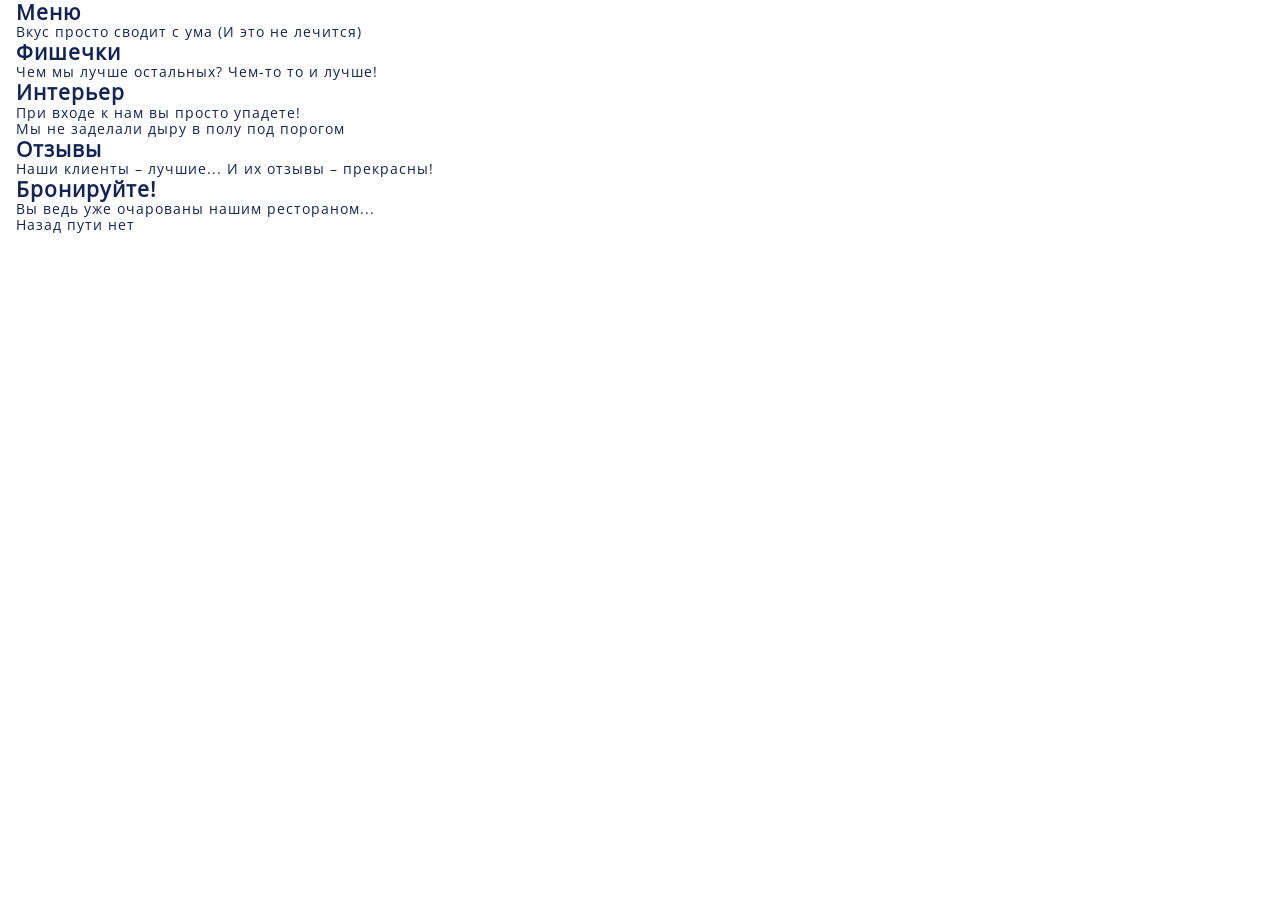
==== pizzaLanding_Savinov-main/index.html @ da0a5d00 "52" ====
<!DOCTYPE html>
<html lang="ru">
<head>
    <meta charset="UTF-8">
    <meta name="viewport" content="width=device-width, initial-scale=1.0">
    <title>Пиццерия СЫТЫЙ МАРИО</title>
    
    <link rel="stylesheet" href="css/styles.css" />

    <link rel="stylesheet" href="css/normalize.css" />
</head>

    <body class="body">

    <header class="body__header header">
        <div class="header__container container">
    </div>

    </header>
    <main class="body__main main">

    <!-- cover -->
    <section id="cover" class="main__section cover">
        <div class="main__section-container container">
        </div>
    </section>

    <!-- menu -->
    <section id="menu" class="main__section menu">
        <div class="main__section-container container">

            <header class="main__section-header menu__header">
            <h2 class="main__section-header-text">Меню</h2>
            <p class="main__section-text">Вкус просто сводит с ума (И это не лечится)</p>
        </header>

        <!-- block -->
        <div class="main__section-block">
        </div>

        </div>
    </section>

    <!-- chips -->
    <section id="chips" class="main__section chips">
        <div class="main__section-container container">
            
            <header class="main__section-header">
            <h2 class="main__section-header-text">Фишечки</h2>
            <p class="main__section-text">Чем мы лучше остальных? Чем-то то и лучше!</p>
        </header>

        <!-- block -->
        <div class="main__section-block">
        </div>
        
        </div>
    </section>

    <!-- interior -->
    <section id="interior" class="main__section interior">
        <div class="main__section-container container">

            <header class="main__section-header">
            <h2 class="main__section-header-text">Интерьер</h2>
            <p class="main__section-text">При входе к нам вы просто упадете!<br>Мы не заделали дыру в полу под порогом</p>
        </header>

        <!-- block -->
        <div class="main__section-block">
        </div>

        </div>
    </section>

    <!-- reviews -->
    <section id="reviews" class="main__section reviews">
        <div class="main__section-container container">

            <header class="main__section-header">
            <h2 class="main__section-header-text">Отзывы</h2>
            <p class="main__section-text">Наши клиенты – лучшие... И их отзывы – прекрасны!</p>
        </header>

        <!-- block -->
        <div class="main__section-block">
        </div>

        </div>
    </section>

    <!-- reservation -->
    <section id="reservation" class="main__section reservation">
        <div class="main__section-container container">

            <header class="main__section-header">
            <h2 class="main__section-header-text">Бронируйте!</h2>
            <p class="main__section-text">Вы ведь уже очарованы нашим рестораном...<br>Назад пути нет</p>
        </header>

        <!-- block -->
        <div class="main__section-block">
        </div>
        
        </div>
    </section>

    </main>
</body>
</html>
---- pizzaLanding_Savinov-main/css/styles.css ----
@import "blocks/body.css";
@import "blocks/header.css";
@import "blocks/main.css";

/* глобальные стили */
@import "blocks/sections/cover.css";
@import "blocks/sections/menu.css";
@import "blocks/sections/reviews.css";
@import "blocks/sections/chips.css";
@import "blocks/sections/interior.css";
@import "blocks/sections/reservation.css";

/* глобальные стили */
@import "globalStyles.css";

/* переменные */
@import "variables.css";
@import "colors.css";

/* шрифты */
@import "fonts.css";
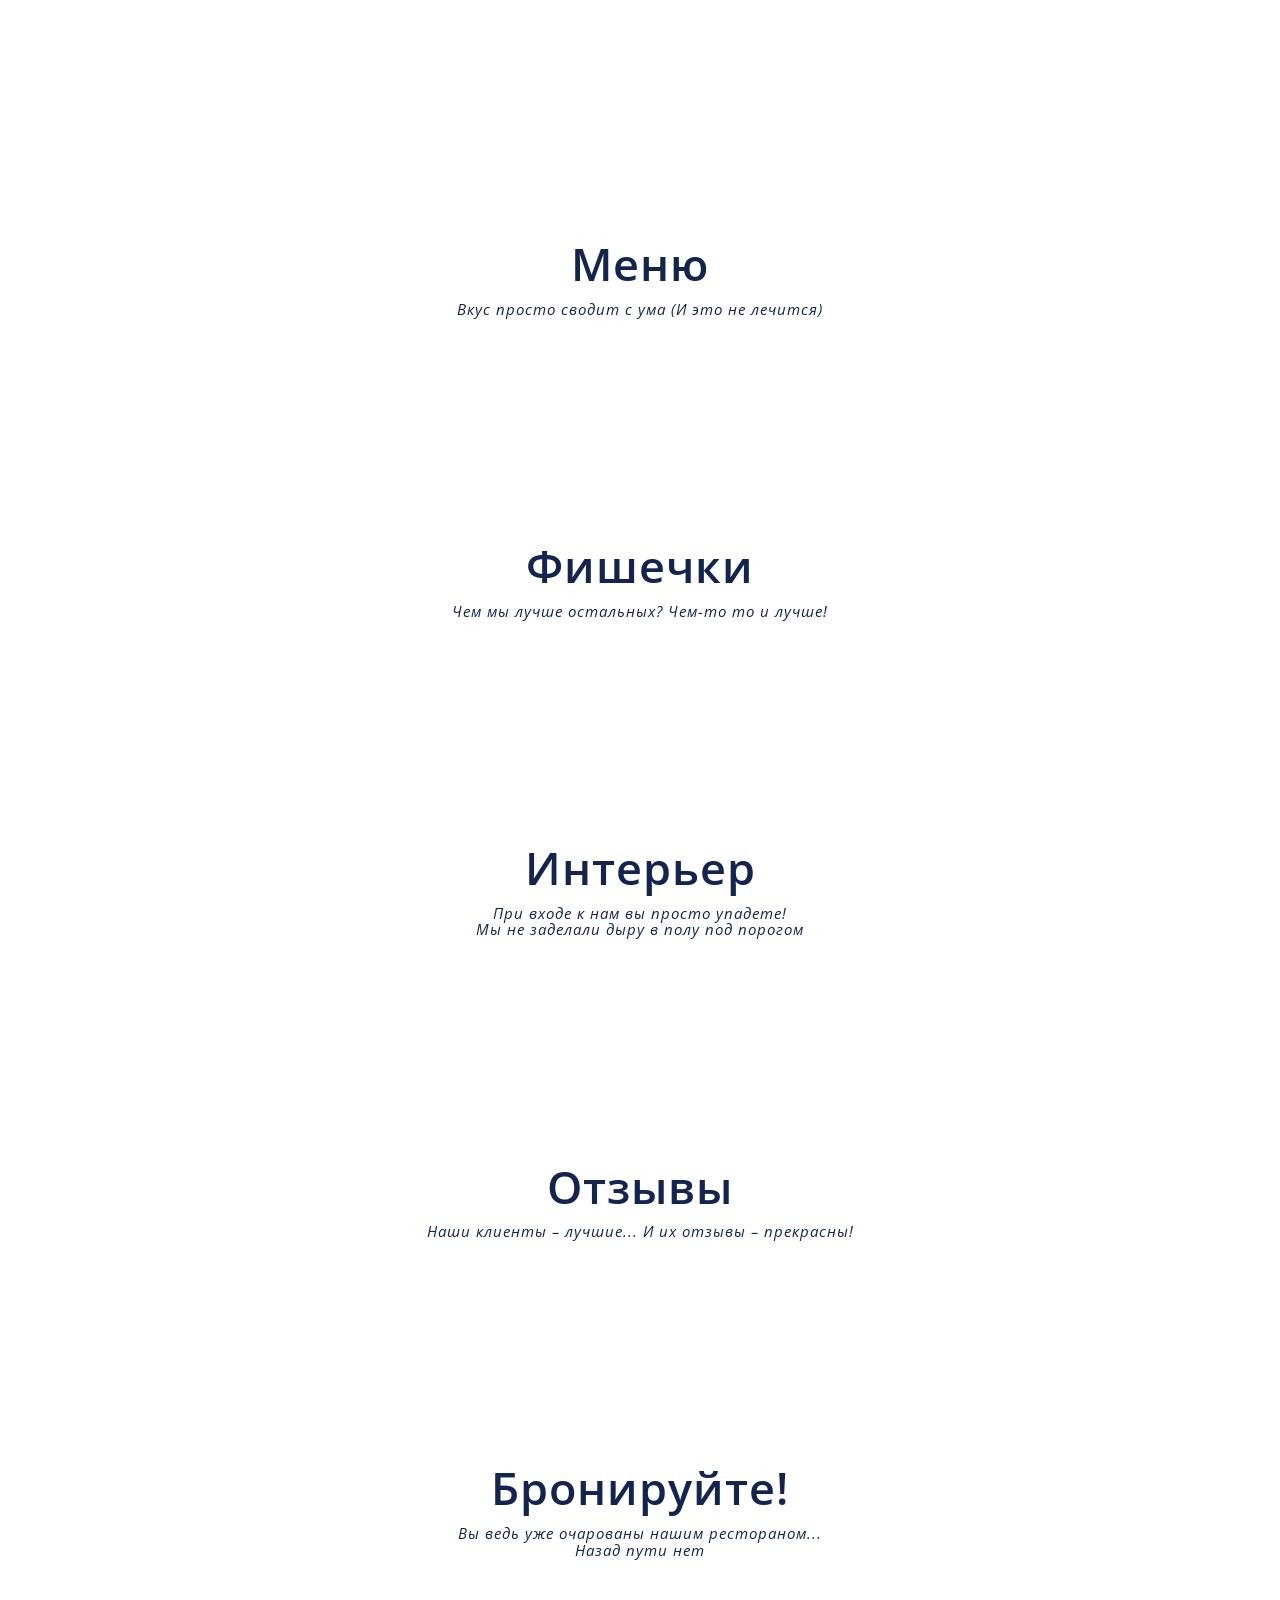
==== commit ed064836: "52" ====
--- a/pizzaLanding_Savinov-main/index.html
+++ b/pizzaLanding_Savinov-main/index.html
@@ -27,7 +27,8 @@
 
     <!-- menu -->
     <section id="menu" class="main__section menu">
-        <div class="main__section-container container">
+
+        <div class="main__section-container main__section-container_reverse container">
 
             <header class="main__section-header menu__header">
             <h2 class="main__section-header-text">Меню</h2>
@@ -59,7 +60,8 @@
 
     <!-- interior -->
     <section id="interior" class="main__section interior">
-        <div class="main__section-container container">
+
+        <div class="main__section-container main__section-container_reverse container">
 
             <header class="main__section-header">
             <h2 class="main__section-header-text">Интерьер</h2>
@@ -91,7 +93,8 @@
 
     <!-- reservation -->
     <section id="reservation" class="main__section reservation">
-        <div class="main__section-container container">
+        
+        <div class="main__section-container main__section-container_reverse container">
 
             <header class="main__section-header">
             <h2 class="main__section-header-text">Бронируйте!</h2>
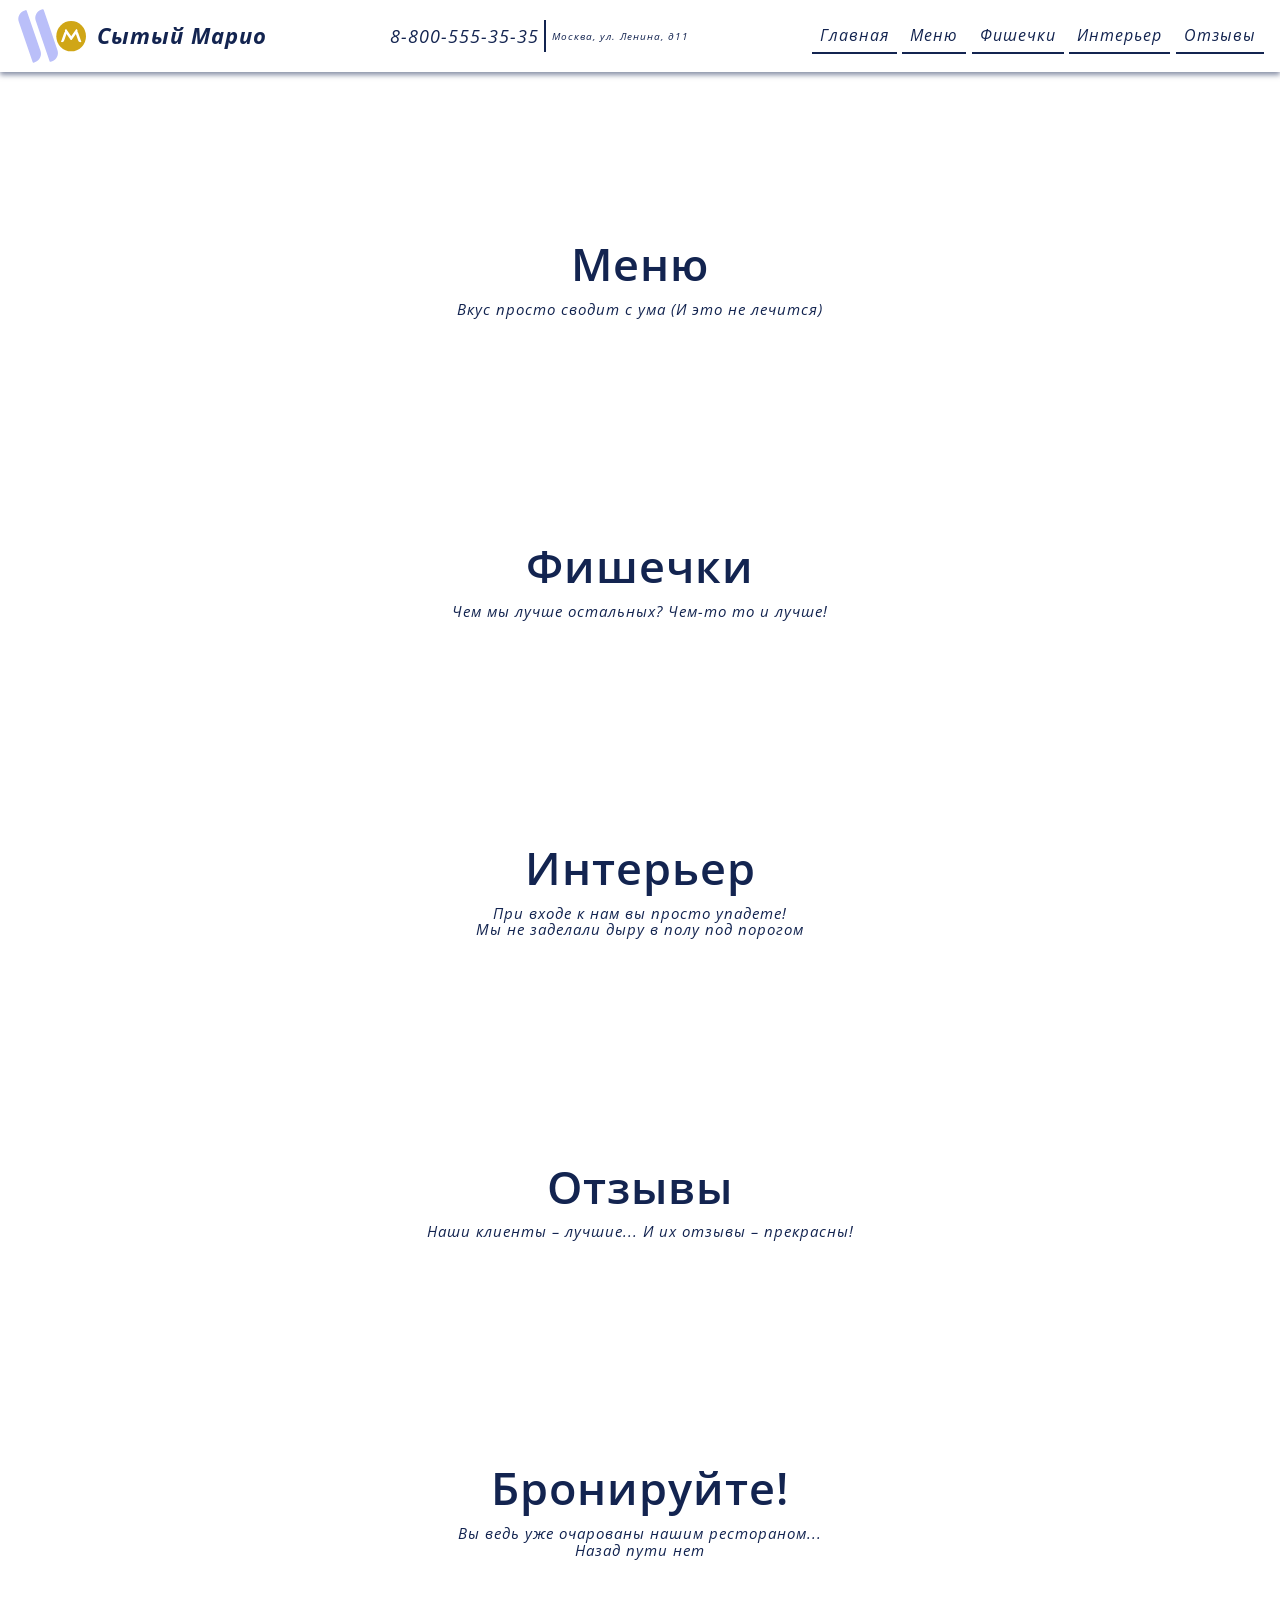
==== commit b663bbeb: "52" ====
--- a/pizzaLanding_Savinov-main/index.html
+++ b/pizzaLanding_Savinov-main/index.html
@@ -5,18 +5,89 @@
     <meta name="viewport" content="width=device-width, initial-scale=1.0">
     <title>Пиццерия СЫТЫЙ МАРИО</title>
     
+    <!-- favicon -->
+    <link rel="icon" href="img/favicons/favicon.svg" type="image/svg+xml">
+
+    <!-- styles -->
     <link rel="stylesheet" href="css/styles.css" />
 
     <link rel="stylesheet" href="css/normalize.css" />
+
+    <!-- scripts -->
+    <script src="js/slider-reviews.js" defer></script>
+    <script src="js/collage.js" defer></script>
+    <script src="js/menu.js" defer></script>
+    <script src="js/header.js" defer></script>
 </head>
 
     <body class="body">
 
-    <header class="body__header header">
+    <!-- header -->
+    <header class="js-body__header body__header header shadow-out">
         <div class="header__container container">
+
+    <!-- logo -->
+    <a class="header__logo-container" href="/">
+
+    <div class="header__logo">
+        <img src="img/logo/logo-mario.svg" alt="СЫТЫЙ МАРИО логотип" />
     </div>
 
-    </header>
+    <p class="header__logo-text">Сытый Марио</p>
+</a>
+
+<!-- contacts -->
+<div class="header__contacts-container">
+    <a class="header__telephone" href="tel:88005553535">
+        <div class="header__telephone-back"></div>
+        <span class="header__telephone-text">8-800-555-35-35</span>
+    </a>
+
+    <a class="header__address" href="https://yandex.ru/maps/-/CDbHA0ky">
+        <div class="header__address-back"></div>
+        <span class="header__address-text">Москва, ул. Ленина, д11</span>
+    </a>
+</div>
+
+<!-- navigation -->
+<nav class="header__nav">
+
+<ul class="js-nav-list nav-list nav-list_hided">
+
+<li class="js-nav-list__item nav-list__item">
+    <a class="nav-list__item-link" href="#cover">Главная</a>
+    <div class="nav-list__item-back nav-list__item-back_1"></div>
+</li>
+<li class="js-nav-list__item nav-list__item">
+    <a class="nav-list__item-link" href="#menu">Меню</a>
+    <div class="nav-list__item-back nav-list__item-back_2"></div>
+</li>
+<li class="js-nav-list__item nav-list__item">
+    <a class="nav-list__item-link" href="#chips">Фишечки</a>
+    <div class="nav-list__item-back nav-list__item-back_3"></div>
+</li>
+<li class="js-nav-list__item nav-list__item">
+    <a class="nav-list__item-link" href="#interior">Интерьер</a>
+    <div class="nav-list__item-back nav-list__item-back_4"></div>
+</li>
+<li class="js-nav-list__item nav-list__item">
+    <a class="nav-list__item-link" href="#reviews">Отзывы</a>
+    <div class="nav-list__item-back nav-list__item-back_5"></div>
+</li>
+
+</ul>
+</nav>
+
+<!-- burger -->
+<div class="js-hamburger header__hamburger hamburger">
+    <div class="hamburger__row"></div>
+    <div class="hamburger__row"></div>
+    <div class="hamburger__row"></div>
+</div>
+
+</div>
+</header>
+
     <main class="body__main main">
 
     <!-- cover -->
--- a/pizzaLanding_Savinov-main/css/styles.css
+++ b/pizzaLanding_Savinov-main/css/styles.css
@@ -18,4 +18,9 @@
 @import "colors.css";
 
 /* шрифты */
-@import "fonts.css";+@import "fonts.css";
+
+/* Блоки */
+@import "blocks/body.css";
+@import "blocks/hamburger.css";
+@import "blocks/nav-list.css";
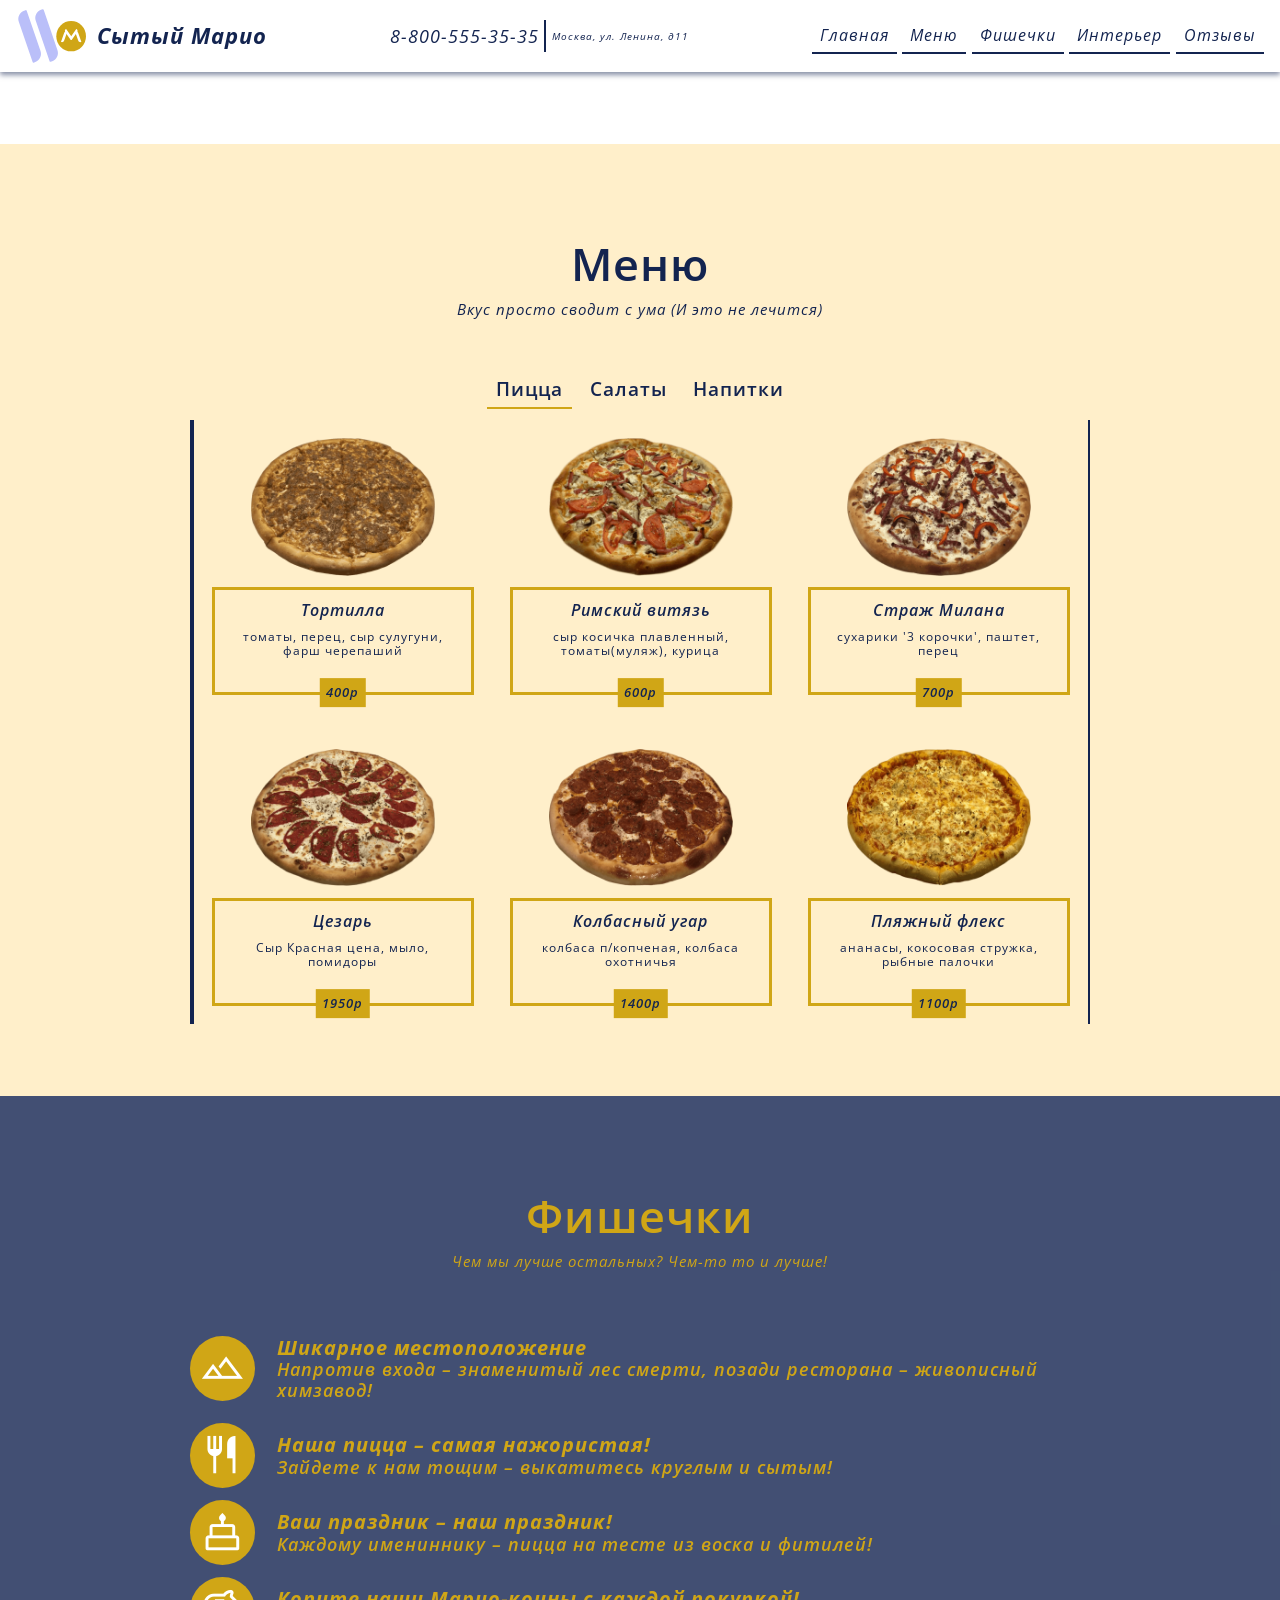
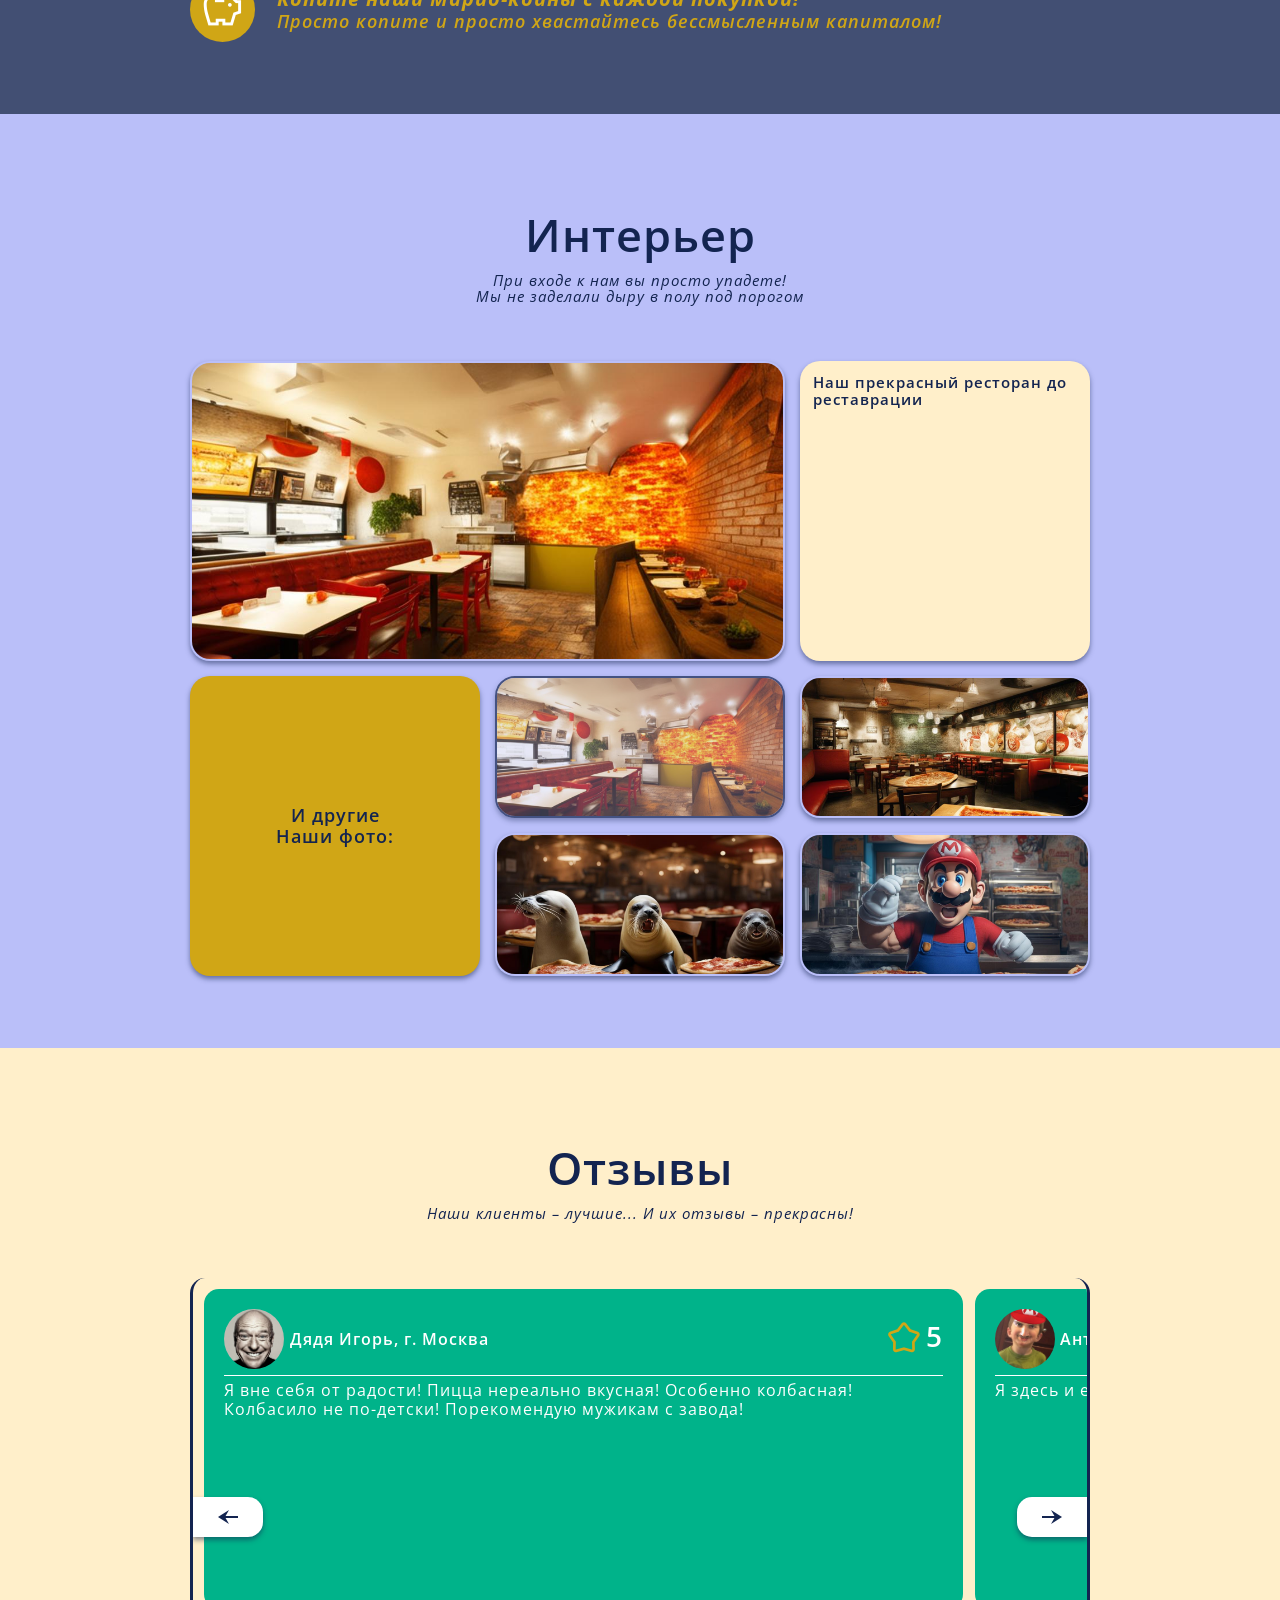
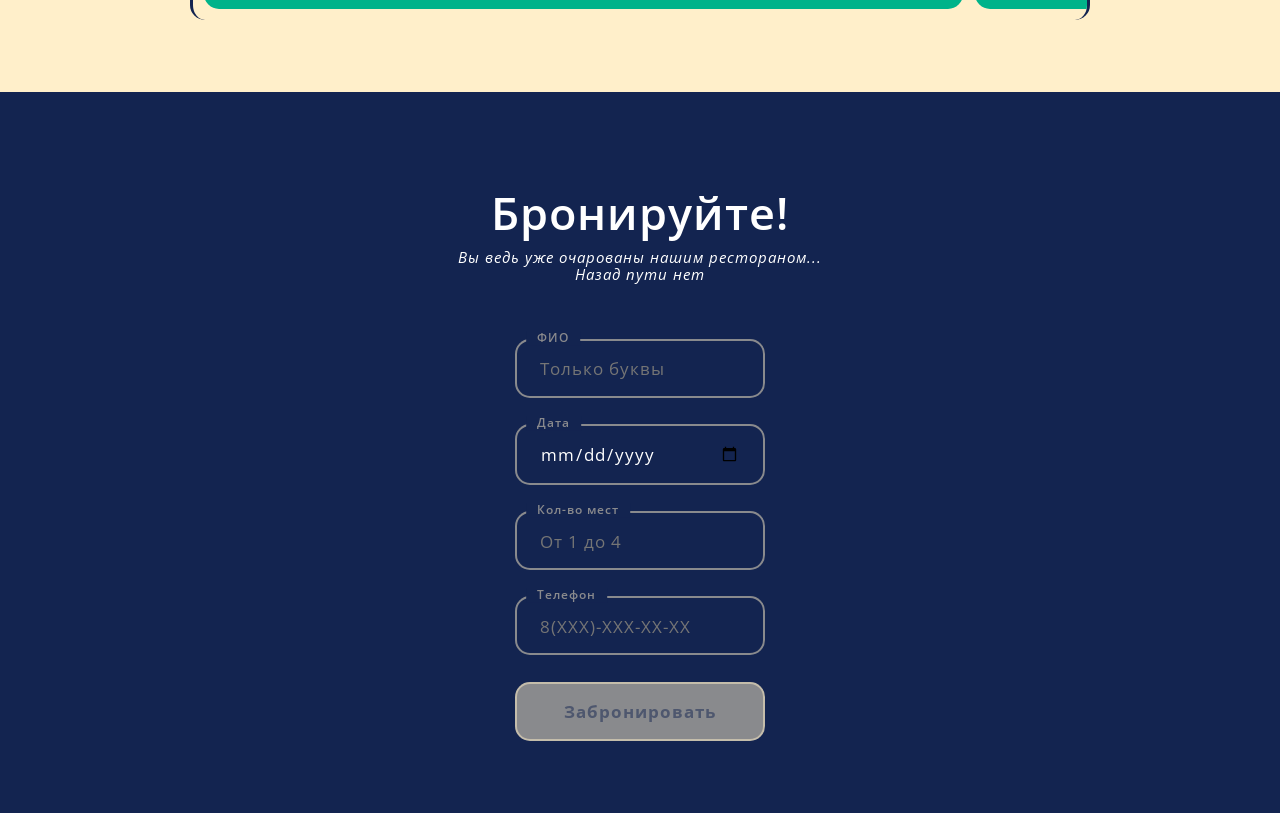
==== commit c82e52b9: "52" ====
--- a/pizzaLanding_Savinov-main/index.html
+++ b/pizzaLanding_Savinov-main/index.html
@@ -8,6 +8,9 @@
     <!-- favicon -->
     <link rel="icon" href="img/favicons/favicon.svg" type="image/svg+xml">
 
+    <!-- Google Icons -->
+    <link rel="stylesheet" href="https://fonts.googleapis.com/css2?family=Material+Symbols+Outlined:opsz,wght,FILL,GRAD@24,400,0,0">
+
     <!-- styles -->
     <link rel="stylesheet" href="css/styles.css" />
 
@@ -18,7 +21,7 @@
     <script src="js/collage.js" defer></script>
     <script src="js/menu.js" defer></script>
     <script src="js/header.js" defer></script>
-</head>
+    </head>
 
     <body class="body">
 
@@ -107,15 +110,28 @@
         </header>
 
         <!-- block -->
-        <div class="main__section-block">
-        </div>
-
+
+        <div class="main__section-block menu__section-block">
+        
+        <ul class="menu__nav-list">
+        <li class="js-menu__nav-item menu__nav-item" data-menu-list-id="0">Пицца</li>
+        <li class="js-menu__nav-item menu__nav-item" data-menu-list-id="1">Салаты</li>
+        <li class="js-menu__nav-item menu__nav-item" data-menu-list-id="2">Напитки</li>
+        </ul>
+
+        <div class="js-menu__menu-items-block menu__menu-items-block"></div>
+
+        </div>
+        
         </div>
     </section>
 
     <!-- chips -->
-    <section id="chips" class="main__section chips">
-        <div class="main__section-container container">
+    <section id="chips" class="main__section chips parallax parallax_cute">
+
+    <div class="parallax__mask parallax__mask_special-1"></div>
+
+    <div class="main__section-container container parallax__main">
             
             <header class="main__section-header">
             <h2 class="main__section-header-text">Фишечки</h2>
@@ -123,8 +139,52 @@
         </header>
 
         <!-- block -->
-        <div class="main__section-block">
-        </div>
+    <div class="main__section-block chips__chips-items-block">
+        
+    <div class="chip-item">
+        <div class="chip-item__icon-container">
+            <span class="chip-item__icon material-symbols-outlined">landscape</span>
+        </div>
+        <p class="chip-item__text">
+            <span class="chip-item__main-text">Шикарное местоположение</span>
+            <br>
+            Напротив входа – знаменитый лес смерти, позади ресторана – живописный химзавод!
+        </p>
+    </div>
+    
+
+    <div class="chip-item">
+    <div class="chip-item__icon-container">
+        <span class="chip-item__icon material-symbols-outlined">restaurant</span>
+    </div>
+    <p class="chip-item__text">
+        <span class="chip-item__main-text">Наша пицца – самая нажористая!</span>
+        <br>
+        Зайдете к нам тощим – выкатитесь круглым и сытым!
+    </p>
+    </div>
+
+    <div class="chip-item">
+    <div class="chip-item__icon-container">
+        <span class="chip-item__icon material-symbols-outlined">cake</span>
+    </div>
+    <p class="chip-item__text">
+        <span class="chip-item__main-text">Ваш праздник – наш праздник!</span>
+        <br>
+        Каждому имениннику – пицца на тесте из воска и фитилей!
+        </p>
+    </div>
+
+    <div class="chip-item">
+    <div class="chip-item__icon-container">
+        <span class="chip-item__icon material-symbols-outlined">savings</span>
+    </div>
+    <p class="chip-item__text">
+        <span class="chip-item__main-text">Копите наши Марио-коины с каждой покупкой!</span>
+        <br>
+        Просто копите и просто хвастайтесь бессмысленным капиталом!
+        </p>
+    </div>
         
         </div>
     </section>
@@ -139,11 +199,31 @@
             <p class="main__section-text">При входе к нам вы просто упадете!<br>Мы не заделали дыру в полу под порогом</p>
         </header>
 
-        <!-- block -->
-        <div class="main__section-block">
-        </div>
-
-        </div>
+    <!-- block -->
+    <div class="main__section-block collage">
+
+    <div class="collage__view-box collage-item shadow-out">
+    <img class="js-collage__view-box-img collage__view-box-img collage-item__img" src="/" alt="...">
+    </div>
+
+    <div class="collage__view-textbox collage-item shadow-out">
+    <p class="js-collage__view-text collage__view-text collage-item__text">
+        ...
+    </p>
+    </div>
+
+    <div class="collage__alt-textbox collage-item shadow-out">
+    <p class="collage__alt-text collage-item__text">
+        И другие <br class="collage-item__br"> Наши фото:
+    </p>
+    </div>
+
+    <ul class="js-collage__collage-items-list collage__collage-items-list">
+    </ul>
+
+    </div>
+
+    </div>
     </section>
 
     <!-- reviews -->
@@ -156,9 +236,19 @@
         </header>
 
         <!-- block -->
-        <div class="main__section-block">
-        </div>
-
+        <div class="main__section-block reviews__slider">
+        
+        <div class="js-reviews__sliderLine reviews__sliderLine">
+        </div>
+
+        <button class="js-slider-btn-prev reviews__button reviews__button_prev shadow-out" type="button">
+            <span class="reviews__button-icon material-symbols-outlined">line_start_arrow_notch</span>
+        </button>
+
+        <button class="js-slider-btn-next reviews__button reviews__button_next shadow-out" type="button">
+            <span class="reviews__button-icon material-symbols-outlined">line_end_arrow_notch</span>
+        </button>
+        </div>
         </div>
     </section>
 
@@ -173,11 +263,51 @@
         </header>
 
         <!-- block -->
-        <div class="main__section-block">
-        </div>
-        
-        </div>
-    </section>
+        <div class="main__section-block reservation__block">
+    <form class="form" name="reservationForm" method="POST" action="https://formspree.io/f/xjkqyvzd">
+        <div class="input-box"> 
+            <input id="formFIO" class="input-box__input"
+                type="text" name="formFIO"
+                placeholder="Только буквы"
+                pattern="^[A-Za-zА-Яа-яЁё\s]+$"
+                minlength="2"
+                required>
+            <label for="formFIO" class="input-box__label">ФИО</label>
+        </div>
+
+        <div class="input-box">
+            <input id="formDate" class="input-box__input"
+                type="date" name="formDate" required>
+            <label for="formDate" class="input-box__label">Дата</label>
+        </div>
+
+        <div class="input-box">
+            <input id="formPlaces" class="input-box__input"
+                type="number" name="formPlaces"
+                placeholder="От 1 до 4"
+                min="1" max="4"
+                minlength="1" required>
+            <label for="formPlaces" class="input-box__label">Кол-во мест</label>
+        </div>
+
+        <div class="input-box">
+            <input id="formTel" class="input-box__input"
+                type="tel" name="formTel"
+                placeholder="8(XXX)-XXX-XX-XX"
+                pattern="8\([0-9]{3}\)-[0-9]{3}-[0-9]{2}-[0-9]{2}"
+                required>
+            <label for="formTel" class="input-box__label">Телефон</label>
+        </div>
+
+        <button class="form__button" type="submit">Забронировать</button>
+        </form>
+
+        </div>
+        
+    </div>
+    </section>
+
+
 
     </main>
 </body>
--- a/pizzaLanding_Savinov-main/css/styles.css
+++ b/pizzaLanding_Savinov-main/css/styles.css
@@ -23,4 +23,18 @@
 /* Блоки */
 @import "blocks/body.css";
 @import "blocks/hamburger.css";
-@import "blocks/nav-list.css";+@import "blocks/nav-list.css";
+
+@import "blocks/menu-item.css";
+
+@import "animations.css";
+
+@import "blocks/parallax.css";
+@import "blocks/chip-item.css";
+@import "blocks/menu-item.css";
+
+@import 'blocks/collage.css';
+
+@import "blocks/review-item.css";
+
+@import "blocks/form.css";
